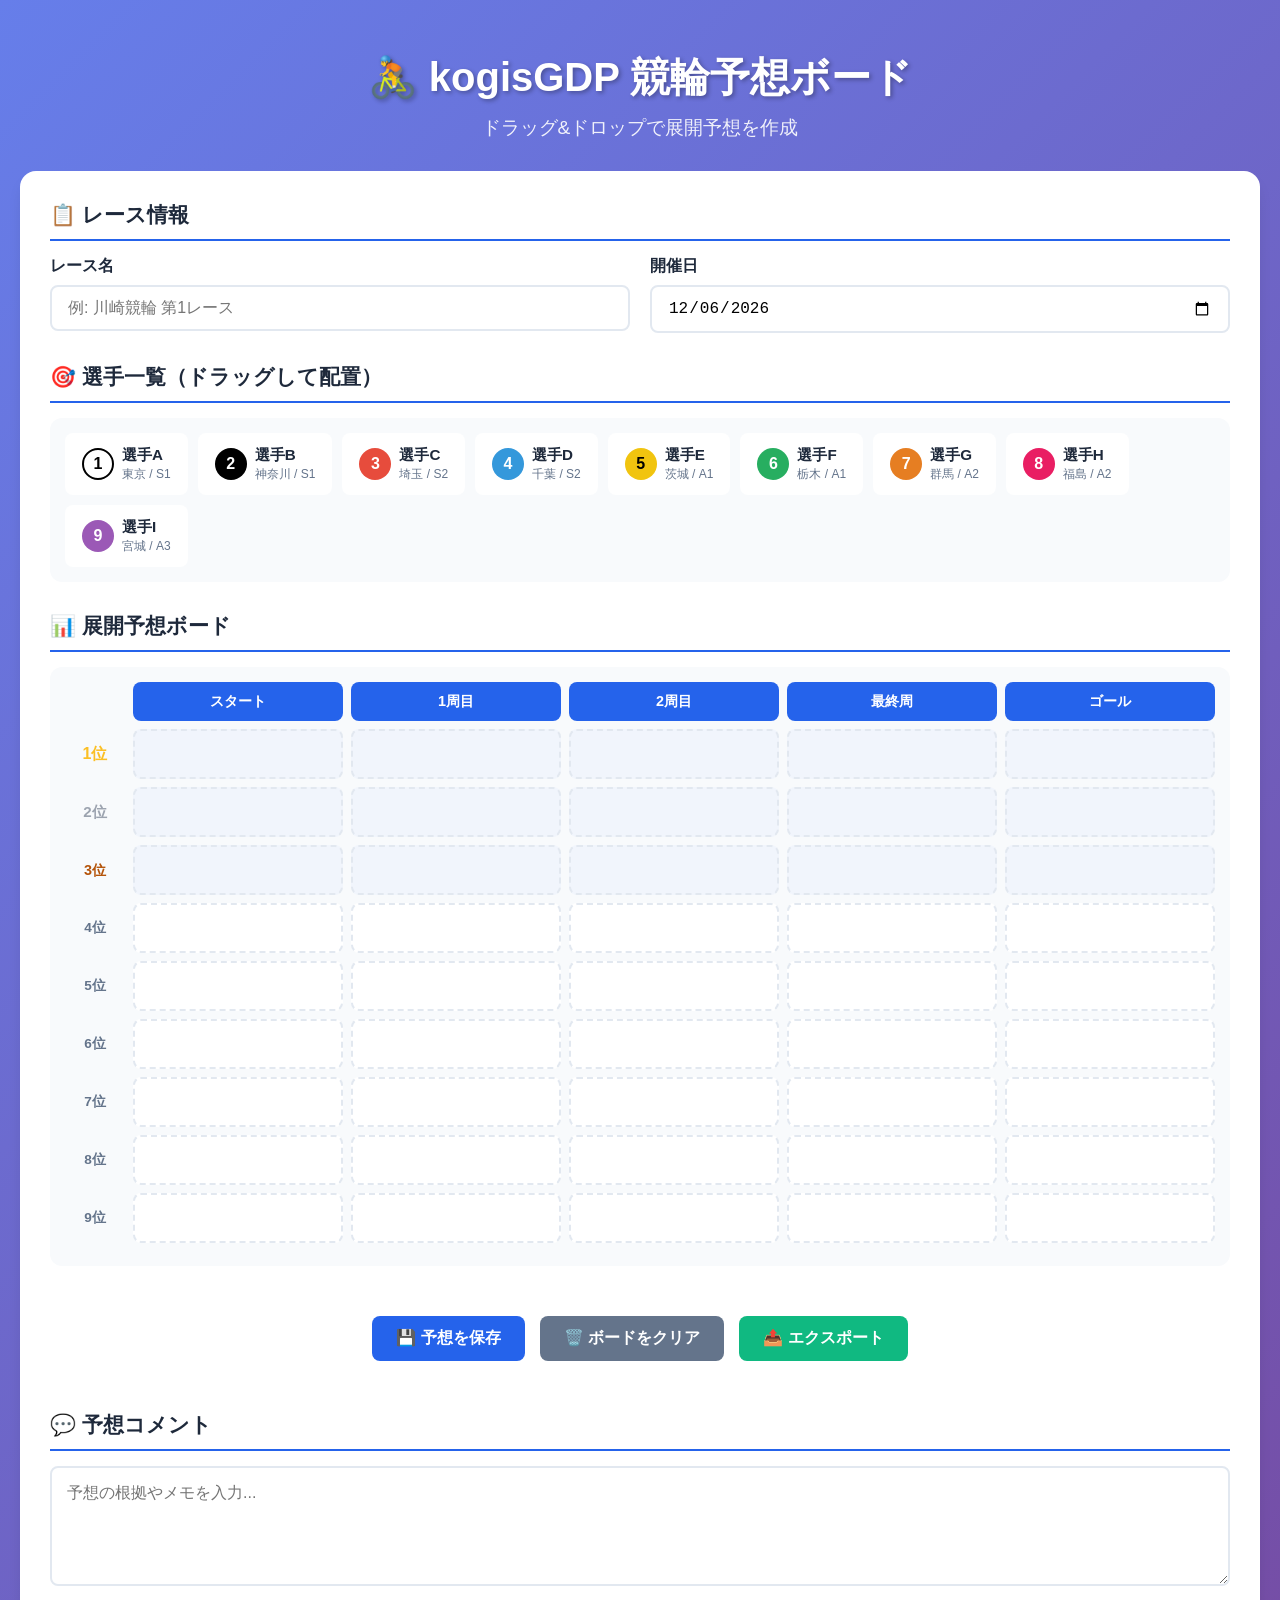
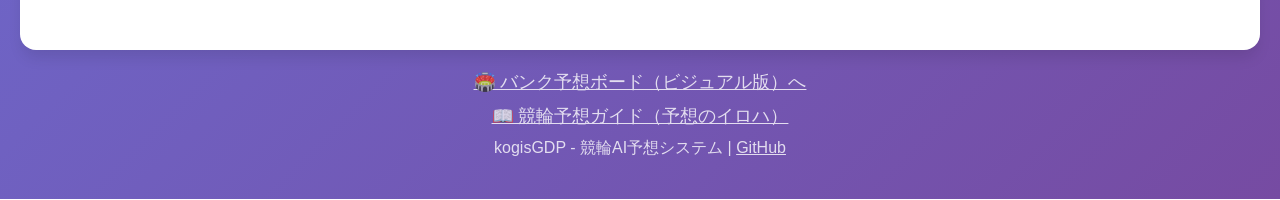
==== index.html @ 1b74db97 "初期構築: 競輪予想ガイド公開サイト kogisGDPから公開コンテンツを分離。  ページ: - index.html: 予想ボード - bank.html: バンク予想ボード - race-merg" ====
<!DOCTYPE html>
<html lang="ja">
<head>
    <meta charset="UTF-8">
    <meta name="viewport" content="width=device-width, initial-scale=1.0">
    <title>kogisGDP - 競輪予想ボード</title>
    <link rel="stylesheet" href="styles.css">
</head>
<body>
    <div class="container">
        <header>
            <h1>🚴 kogisGDP 競輪予想ボード</h1>
            <p class="subtitle">ドラッグ&ドロップで展開予想を作成</p>
        </header>

        <main>
            <!-- レース情報入力 -->
            <section class="race-info">
                <h2>📋 レース情報</h2>
                <div class="race-form">
                    <div class="form-group">
                        <label for="raceName">レース名</label>
                        <input type="text" id="raceName" placeholder="例: 川崎競輪 第1レース">
                    </div>
                    <div class="form-group">
                        <label for="raceDate">開催日</label>
                        <input type="date" id="raceDate">
                    </div>
                </div>
            </section>

            <!-- 選手一覧 -->
            <section class="players-section">
                <h2>🎯 選手一覧（ドラッグして配置）</h2>
                <div class="players-container" id="playersContainer">
                    <!-- 選手カードは動的に生成 -->
                </div>
            </section>

            <!-- 予想ボード -->
            <section class="prediction-board">
                <h2>📊 展開予想ボード</h2>
                <div class="board-container">
                    <!-- 周回ヘッダー -->
                    <div class="board-header">
                        <div class="position-label"></div>
                        <div class="lap">スタート</div>
                        <div class="lap">1周目</div>
                        <div class="lap">2周目</div>
                        <div class="lap">最終周</div>
                        <div class="lap">ゴール</div>
                    </div>
                    
                    <!-- ポジション行 -->
                    <div class="board-row" data-position="1">
                        <div class="position-label">1位</div>
                        <div class="drop-zone" data-lap="start" data-position="1"></div>
                        <div class="drop-zone" data-lap="lap1" data-position="1"></div>
                        <div class="drop-zone" data-lap="lap2" data-position="1"></div>
                        <div class="drop-zone" data-lap="final" data-position="1"></div>
                        <div class="drop-zone" data-lap="goal" data-position="1"></div>
                    </div>
                    <div class="board-row" data-position="2">
                        <div class="position-label">2位</div>
                        <div class="drop-zone" data-lap="start" data-position="2"></div>
                        <div class="drop-zone" data-lap="lap1" data-position="2"></div>
                        <div class="drop-zone" data-lap="lap2" data-position="2"></div>
                        <div class="drop-zone" data-lap="final" data-position="2"></div>
                        <div class="drop-zone" data-lap="goal" data-position="2"></div>
                    </div>
                    <div class="board-row" data-position="3">
                        <div class="position-label">3位</div>
                        <div class="drop-zone" data-lap="start" data-position="3"></div>
                        <div class="drop-zone" data-lap="lap1" data-position="3"></div>
                        <div class="drop-zone" data-lap="lap2" data-position="3"></div>
                        <div class="drop-zone" data-lap="final" data-position="3"></div>
                        <div class="drop-zone" data-lap="goal" data-position="3"></div>
                    </div>
                    <div class="board-row" data-position="4">
                        <div class="position-label">4位</div>
                        <div class="drop-zone" data-lap="start" data-position="4"></div>
                        <div class="drop-zone" data-lap="lap1" data-position="4"></div>
                        <div class="drop-zone" data-lap="lap2" data-position="4"></div>
                        <div class="drop-zone" data-lap="final" data-position="4"></div>
                        <div class="drop-zone" data-lap="goal" data-position="4"></div>
                    </div>
                    <div class="board-row" data-position="5">
                        <div class="position-label">5位</div>
                        <div class="drop-zone" data-lap="start" data-position="5"></div>
                        <div class="drop-zone" data-lap="lap1" data-position="5"></div>
                        <div class="drop-zone" data-lap="lap2" data-position="5"></div>
                        <div class="drop-zone" data-lap="final" data-position="5"></div>
                        <div class="drop-zone" data-lap="goal" data-position="5"></div>
                    </div>
                    <div class="board-row" data-position="6">
                        <div class="position-label">6位</div>
                        <div class="drop-zone" data-lap="start" data-position="6"></div>
                        <div class="drop-zone" data-lap="lap1" data-position="6"></div>
                        <div class="drop-zone" data-lap="lap2" data-position="6"></div>
                        <div class="drop-zone" data-lap="final" data-position="6"></div>
                        <div class="drop-zone" data-lap="goal" data-position="6"></div>
                    </div>
                    <div class="board-row" data-position="7">
                        <div class="position-label">7位</div>
                        <div class="drop-zone" data-lap="start" data-position="7"></div>
                        <div class="drop-zone" data-lap="lap1" data-position="7"></div>
                        <div class="drop-zone" data-lap="lap2" data-position="7"></div>
                        <div class="drop-zone" data-lap="final" data-position="7"></div>
                        <div class="drop-zone" data-lap="goal" data-position="7"></div>
                    </div>
                    <div class="board-row" data-position="8">
                        <div class="position-label">8位</div>
                        <div class="drop-zone" data-lap="start" data-position="8"></div>
                        <div class="drop-zone" data-lap="lap1" data-position="8"></div>
                        <div class="drop-zone" data-lap="lap2" data-position="8"></div>
                        <div class="drop-zone" data-lap="final" data-position="8"></div>
                        <div class="drop-zone" data-lap="goal" data-position="8"></div>
                    </div>
                    <div class="board-row" data-position="9">
                        <div class="position-label">9位</div>
                        <div class="drop-zone" data-lap="start" data-position="9"></div>
                        <div class="drop-zone" data-lap="lap1" data-position="9"></div>
                        <div class="drop-zone" data-lap="lap2" data-position="9"></div>
                        <div class="drop-zone" data-lap="final" data-position="9"></div>
                        <div class="drop-zone" data-lap="goal" data-position="9"></div>
                    </div>
                </div>
            </section>

            <!-- アクションボタン -->
            <section class="actions">
                <button class="btn btn-primary" onclick="savePrediction()">💾 予想を保存</button>
                <button class="btn btn-secondary" onclick="clearBoard()">🗑️ ボードをクリア</button>
                <button class="btn btn-info" onclick="exportPrediction()">📤 エクスポート</button>
            </section>

            <!-- 予想結果表示 -->
            <section class="result-section" id="resultSection" style="display: none;">
                <h2>📝 予想結果</h2>
                <div id="predictionResult"></div>
            </section>

            <!-- コメント入力 -->
            <section class="comments-section">
                <h2>💬 予想コメント</h2>
                <textarea id="predictionComment" placeholder="予想の根拠やメモを入力..."></textarea>
            </section>
        </main>

        <footer>
            <p style="margin-bottom: 10px;">
                <a href="bank.html" style="color: white; font-size: 1.1rem;">🏟️ バンク予想ボード（ビジュアル版）へ</a>
            </p>
            <p style="margin-bottom: 10px;">
                <a href="guide/index.html" style="color: white; font-size: 1.1rem;">📖 競輪予想ガイド（予想のイロハ）</a>
            </p>
            <p>kogisGDP - 競輪AI予想システム | <a href="https://github.com/nekyoJap/kogisGDP-pages" target="_blank">GitHub</a></p>
        </footer>
    </div>

    <script src="script.js"></script>
</body>
</html>
---- styles.css ----
/* kogisGDP - 競輪予想ボード スタイルシート */

* {
    margin: 0;
    padding: 0;
    box-sizing: border-box;
}

:root {
    --primary-color: #2563eb;
    --primary-hover: #1d4ed8;
    --secondary-color: #64748b;
    --success-color: #10b981;
    --danger-color: #ef4444;
    --warning-color: #f59e0b;
    --bg-color: #f8fafc;
    --card-bg: #ffffff;
    --text-color: #1e293b;
    --text-muted: #64748b;
    --border-color: #e2e8f0;
    --shadow: 0 1px 3px rgba(0, 0, 0, 0.1);
    --shadow-lg: 0 10px 15px -3px rgba(0, 0, 0, 0.1);
}

body {
    font-family: 'Segoe UI', 'Hiragino Sans', 'Meiryo', sans-serif;
    background: linear-gradient(135deg, #667eea 0%, #764ba2 100%);
    min-height: 100vh;
    color: var(--text-color);
}

.container {
    max-width: 1400px;
    margin: 0 auto;
    padding: 20px;
}

/* ヘッダー */
header {
    text-align: center;
    padding: 30px 0;
    color: white;
}

header h1 {
    font-size: 2.5rem;
    margin-bottom: 10px;
    text-shadow: 2px 2px 4px rgba(0, 0, 0, 0.3);
}

header .subtitle {
    font-size: 1.2rem;
    opacity: 0.9;
}

/* メインコンテンツ */
main {
    background: var(--card-bg);
    border-radius: 16px;
    padding: 30px;
    box-shadow: var(--shadow-lg);
}

section {
    margin-bottom: 30px;
}

section h2 {
    font-size: 1.3rem;
    color: var(--text-color);
    margin-bottom: 15px;
    padding-bottom: 10px;
    border-bottom: 2px solid var(--primary-color);
}

/* レース情報フォーム */
.race-form {
    display: flex;
    gap: 20px;
    flex-wrap: wrap;
}

.form-group {
    flex: 1;
    min-width: 200px;
}

.form-group label {
    display: block;
    font-weight: 600;
    margin-bottom: 8px;
    color: var(--text-color);
}

.form-group input {
    width: 100%;
    padding: 12px 16px;
    border: 2px solid var(--border-color);
    border-radius: 8px;
    font-size: 1rem;
    transition: border-color 0.2s, box-shadow 0.2s;
}

.form-group input:focus {
    outline: none;
    border-color: var(--primary-color);
    box-shadow: 0 0 0 3px rgba(37, 99, 235, 0.1);
}

/* 選手一覧 */
.players-container {
    display: flex;
    flex-wrap: wrap;
    gap: 10px;
    padding: 15px;
    background: var(--bg-color);
    border-radius: 12px;
    min-height: 80px;
}

.player-card {
    display: flex;
    align-items: center;
    gap: 8px;
    padding: 10px 15px;
    background: white;
    border-radius: 8px;
    cursor: grab;
    transition: transform 0.2s, box-shadow 0.2s;
    border: 2px solid transparent;
    user-select: none;
}

.player-card:hover {
    transform: translateY(-2px);
    box-shadow: var(--shadow-lg);
}

.player-card:active {
    cursor: grabbing;
}

.player-card.dragging {
    opacity: 0.5;
    transform: scale(1.05);
}

.player-number {
    width: 32px;
    height: 32px;
    border-radius: 50%;
    display: flex;
    align-items: center;
    justify-content: center;
    font-weight: bold;
    color: white;
    font-size: 1rem;
}

.player-name {
    font-weight: 600;
    font-size: 0.95rem;
}

.player-info {
    font-size: 0.75rem;
    color: var(--text-muted);
}

/* 車番カラー */
.player-card[data-number="1"] .player-number { background: #ffffff; color: #000; border: 2px solid #000; }
.player-card[data-number="2"] .player-number { background: #000000; }
.player-card[data-number="3"] .player-number { background: #e74c3c; }
.player-card[data-number="4"] .player-number { background: #3498db; }
.player-card[data-number="5"] .player-number { background: #f1c40f; color: #000; }
.player-card[data-number="6"] .player-number { background: #27ae60; }
.player-card[data-number="7"] .player-number { background: #e67e22; }
.player-card[data-number="8"] .player-number { background: #e91e63; }
.player-card[data-number="9"] .player-number { background: #9b59b6; }

/* 予想ボード */
.board-container {
    overflow-x: auto;
    background: var(--bg-color);
    border-radius: 12px;
    padding: 15px;
}

.board-header {
    display: grid;
    grid-template-columns: 60px repeat(5, 1fr);
    gap: 8px;
    margin-bottom: 8px;
}

.board-header .lap {
    text-align: center;
    font-weight: 600;
    padding: 10px;
    background: var(--primary-color);
    color: white;
    border-radius: 8px;
    font-size: 0.9rem;
}

.board-row {
    display: grid;
    grid-template-columns: 60px repeat(5, 1fr);
    gap: 8px;
    margin-bottom: 8px;
}

.position-label {
    display: flex;
    align-items: center;
    justify-content: center;
    font-weight: 600;
    font-size: 0.85rem;
    color: var(--text-muted);
}

.drop-zone {
    min-height: 50px;
    background: white;
    border: 2px dashed var(--border-color);
    border-radius: 8px;
    display: flex;
    align-items: center;
    justify-content: center;
    transition: all 0.2s;
    padding: 5px;
}

.drop-zone:hover {
    border-color: var(--primary-color);
    background: rgba(37, 99, 235, 0.05);
}

.drop-zone.drag-over {
    border-color: var(--success-color);
    background: rgba(16, 185, 129, 0.1);
    transform: scale(1.02);
}

.drop-zone .player-card {
    margin: 0;
    width: 100%;
    justify-content: center;
}

/* 1-3位の行を強調 */
.board-row[data-position="1"] .drop-zone,
.board-row[data-position="2"] .drop-zone,
.board-row[data-position="3"] .drop-zone {
    background: rgba(37, 99, 235, 0.03);
}

.board-row[data-position="1"] .position-label { color: #fbbf24; font-size: 1rem; }
.board-row[data-position="2"] .position-label { color: #9ca3af; font-size: 0.95rem; }
.board-row[data-position="3"] .position-label { color: #b45309; font-size: 0.9rem; }

/* アクションボタン */
.actions {
    display: flex;
    gap: 15px;
    flex-wrap: wrap;
    justify-content: center;
    padding: 20px 0;
}

.btn {
    padding: 12px 24px;
    border: none;
    border-radius: 8px;
    font-size: 1rem;
    font-weight: 600;
    cursor: pointer;
    transition: all 0.2s;
    display: flex;
    align-items: center;
    gap: 8px;
}

.btn-primary {
    background: var(--primary-color);
    color: white;
}

.btn-primary:hover {
    background: var(--primary-hover);
    transform: translateY(-2px);
    box-shadow: var(--shadow-lg);
}

.btn-secondary {
    background: var(--secondary-color);
    color: white;
}

.btn-secondary:hover {
    background: #475569;
    transform: translateY(-2px);
}

.btn-info {
    background: var(--success-color);
    color: white;
}

.btn-info:hover {
    background: #059669;
    transform: translateY(-2px);
}

/* 結果セクション */
.result-section {
    background: var(--bg-color);
    border-radius: 12px;
    padding: 20px;
}

#predictionResult {
    font-family: monospace;
    white-space: pre-wrap;
    background: white;
    padding: 15px;
    border-radius: 8px;
    border: 1px solid var(--border-color);
}

/* コメントセクション */
.comments-section textarea {
    width: 100%;
    min-height: 120px;
    padding: 15px;
    border: 2px solid var(--border-color);
    border-radius: 8px;
    font-size: 1rem;
    resize: vertical;
    font-family: inherit;
}

.comments-section textarea:focus {
    outline: none;
    border-color: var(--primary-color);
    box-shadow: 0 0 0 3px rgba(37, 99, 235, 0.1);
}

/* フッター */
footer {
    text-align: center;
    padding: 20px;
    color: white;
    opacity: 0.8;
}

footer a {
    color: white;
    text-decoration: underline;
}

/* レスポンシブ */
@media (max-width: 768px) {
    header h1 {
        font-size: 1.8rem;
    }
    
    .board-container {
        padding: 10px;
    }
    
    .board-header,
    .board-row {
        grid-template-columns: 40px repeat(5, 1fr);
        gap: 5px;
    }
    
    .board-header .lap {
        font-size: 0.7rem;
        padding: 8px 2px;
    }
    
    .drop-zone {
        min-height: 40px;
    }
    
    .player-card {
        padding: 5px 8px;
        flex-direction: column;
        gap: 2px;
    }
    
    .player-number {
        width: 24px;
        height: 24px;
        font-size: 0.8rem;
    }
    
    .player-name {
        font-size: 0.7rem;
    }
    
    .player-info {
        display: none;
    }
    
    .actions {
        flex-direction: column;
    }
    
    .btn {
        width: 100%;
        justify-content: center;
    }
}

/* アニメーション */
@keyframes fadeIn {
    from { opacity: 0; transform: translateY(10px); }
    to { opacity: 1; transform: translateY(0); }
}

.player-card {
    animation: fadeIn 0.3s ease-out;
}

/* 通知トースト */
.toast {
    position: fixed;
    bottom: 20px;
    right: 20px;
    padding: 15px 25px;
    background: var(--success-color);
    color: white;
    border-radius: 8px;
    box-shadow: var(--shadow-lg);
    z-index: 1000;
    animation: slideIn 0.3s ease-out;
}

@keyframes slideIn {
    from { transform: translateX(100%); opacity: 0; }
    to { transform: translateX(0); opacity: 1; }
}
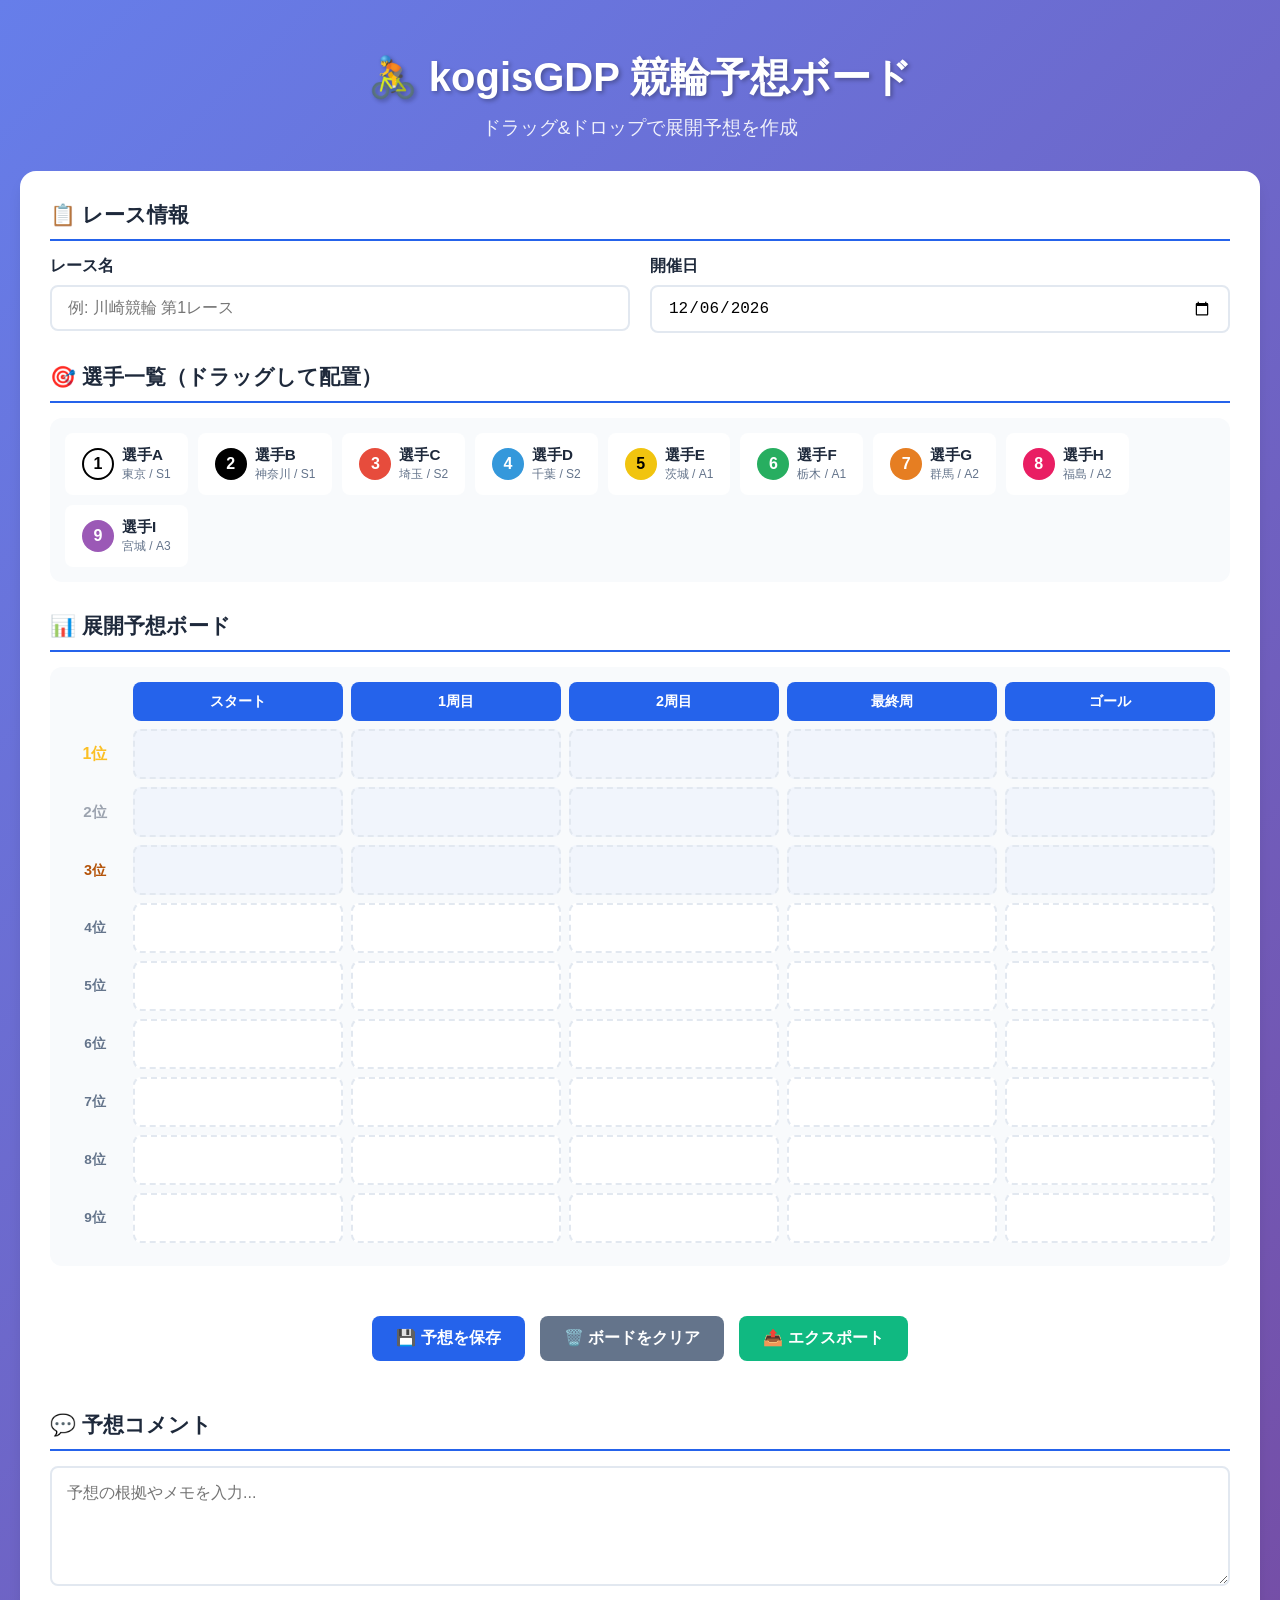
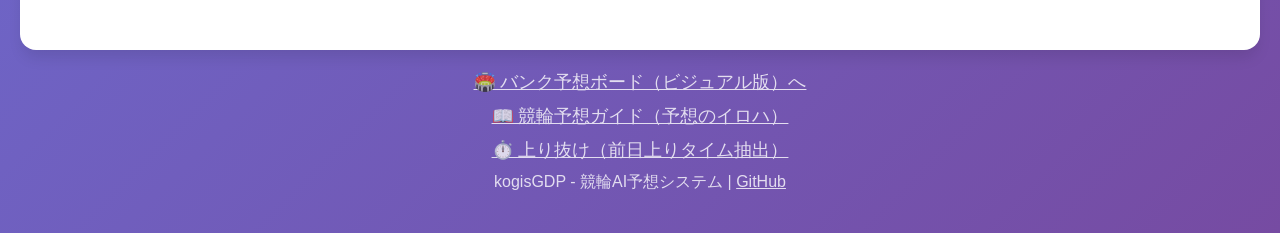
==== commit b970b86c: "上り抜けページを追加: 前日上りタイムのレース別抽出 各レースで前日の上りタイムが速かった選手を抽出する agari.html を追加。 データ元は asilogkeirin の公開バケット (rac" ====
--- a/index.html
+++ b/index.html
@@ -154,6 +154,9 @@
             <p style="margin-bottom: 10px;">
                 <a href="guide/index.html" style="color: white; font-size: 1.1rem;">📖 競輪予想ガイド（予想のイロハ）</a>
             </p>
+            <p style="margin-bottom: 10px;">
+                <a href="agari.html" style="color: white; font-size: 1.1rem;">⏱️ 上り抜け（前日上りタイム抽出）</a>
+            </p>
             <p>kogisGDP - 競輪AI予想システム | <a href="https://github.com/nekyoJap/kogisGDP-pages" target="_blank">GitHub</a></p>
         </footer>
     </div>
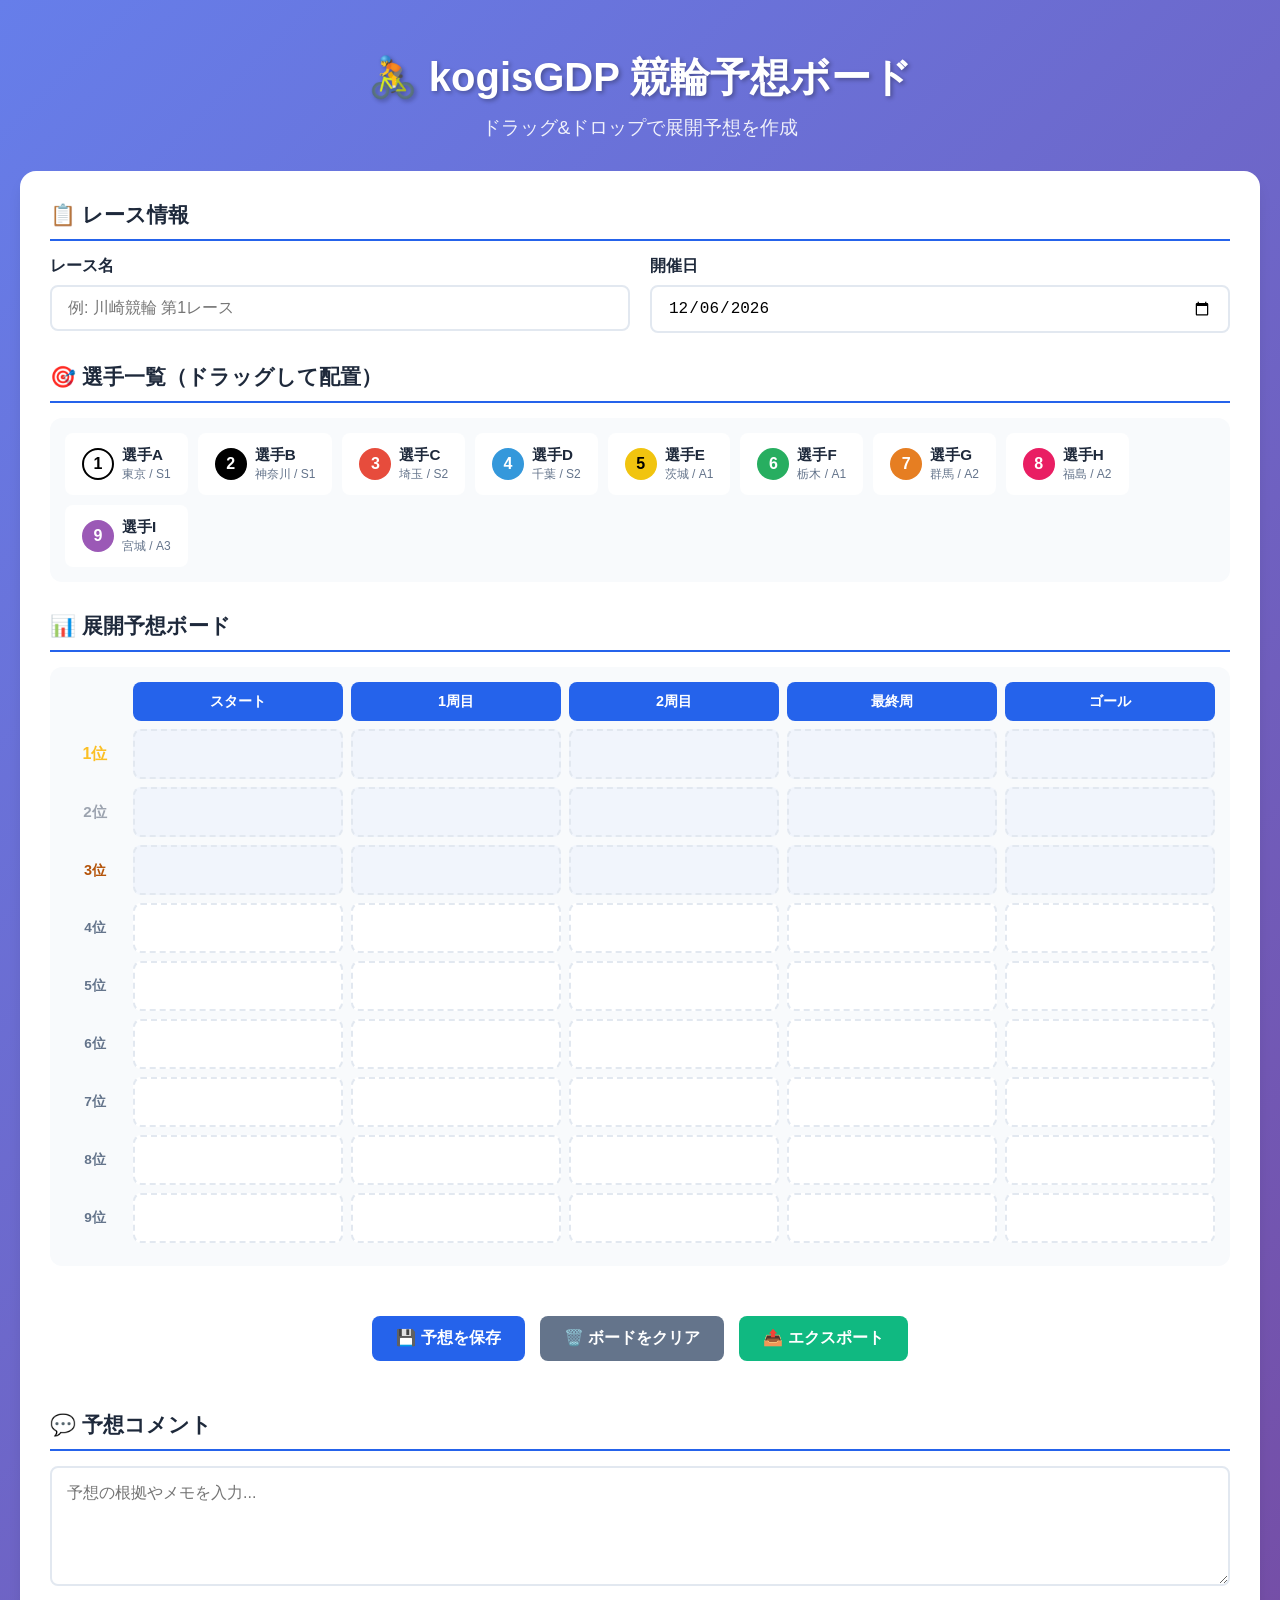
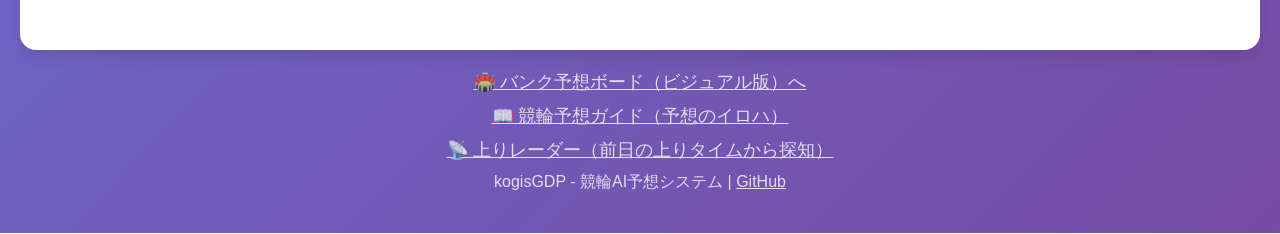
==== commit e39dd503: "「上り抜け」を「上りレーダー」に改称し、ヘッダーをロゴ化 名称を変更し、あわせてヘッダーを絵文字＋見出しからロゴらしい組みに 作り直した。  - ページ名を 上りレーダー に変更（title / h1" ====
--- a/index.html
+++ b/index.html
@@ -155,7 +155,7 @@
                 <a href="guide/index.html" style="color: white; font-size: 1.1rem;">📖 競輪予想ガイド（予想のイロハ）</a>
             </p>
             <p style="margin-bottom: 10px;">
-                <a href="agari.html" style="color: white; font-size: 1.1rem;">⏱️ 上り抜け（前日上りタイム抽出）</a>
+                <a href="agari.html" style="color: white; font-size: 1.1rem;">📡 上りレーダー（前日の上りタイムから探知）</a>
             </p>
             <p>kogisGDP - 競輪AI予想システム | <a href="https://github.com/nekyoJap/kogisGDP-pages" target="_blank">GitHub</a></p>
         </footer>
